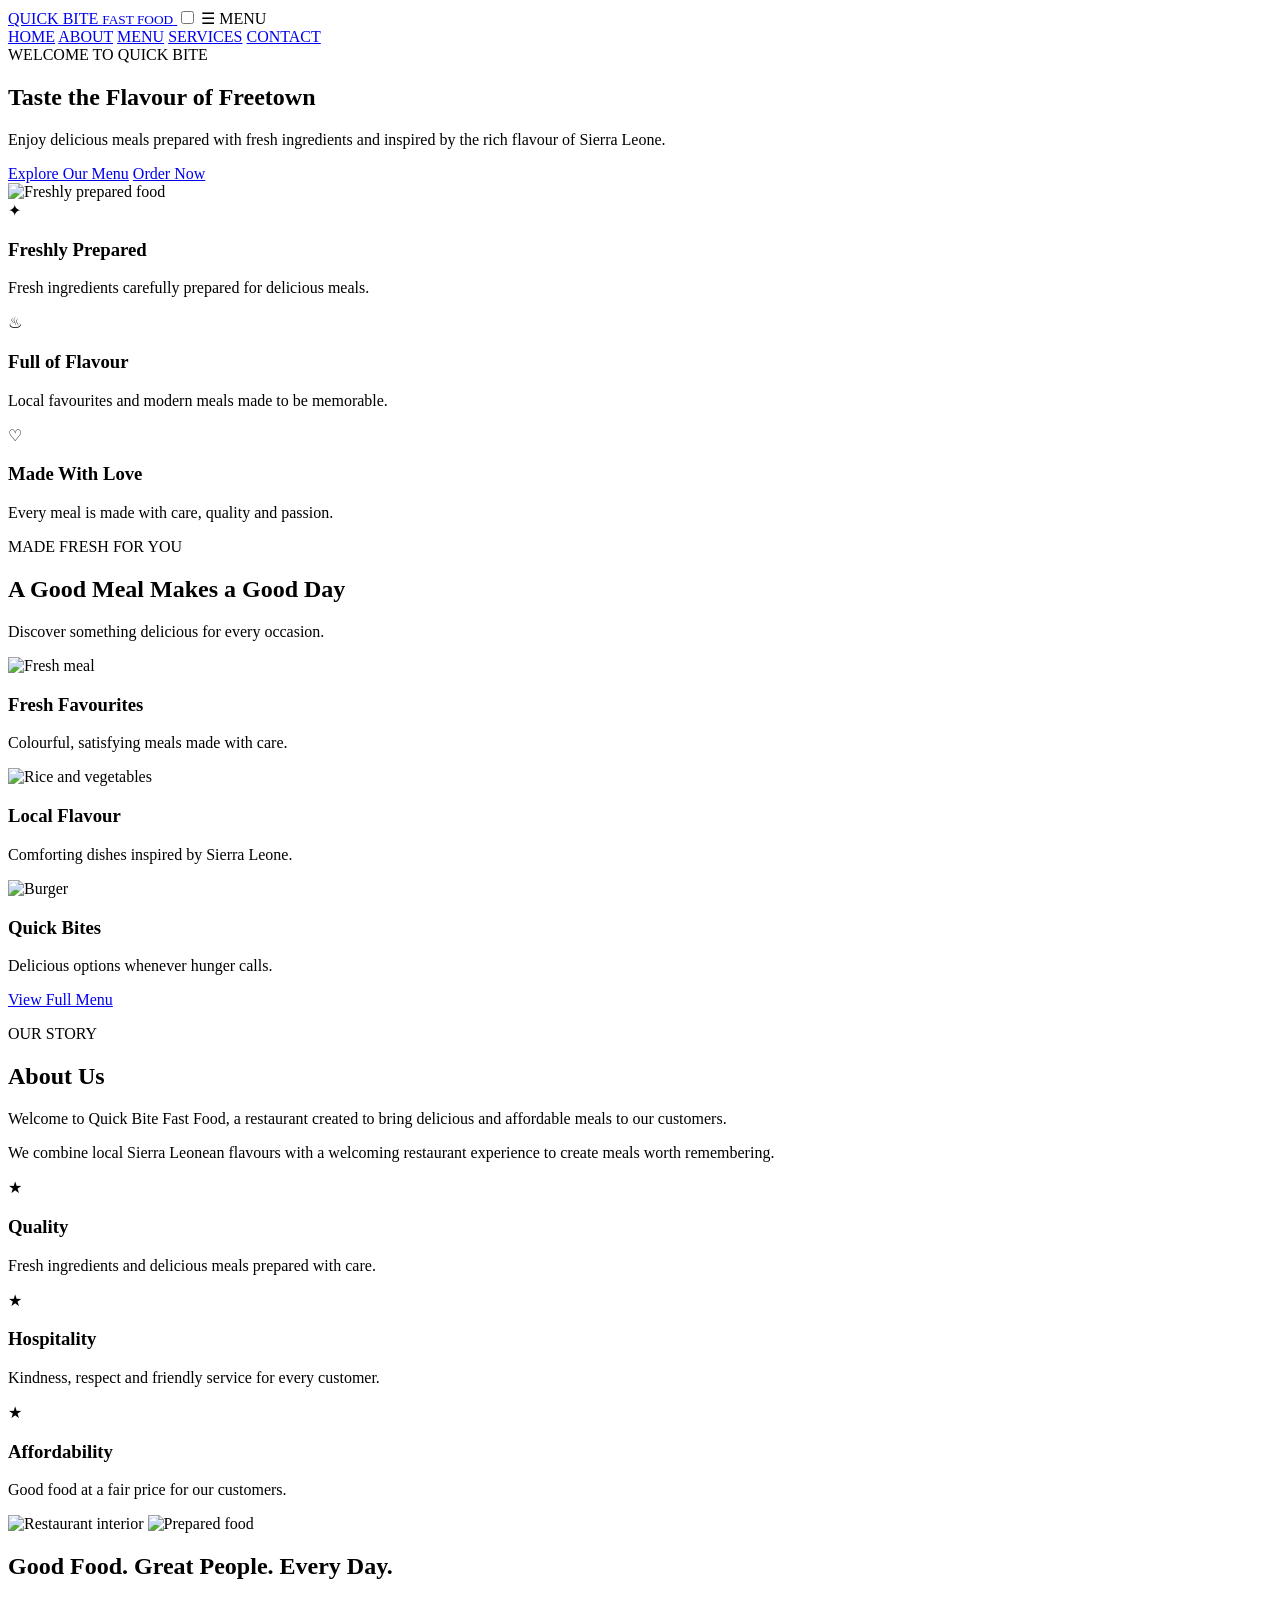
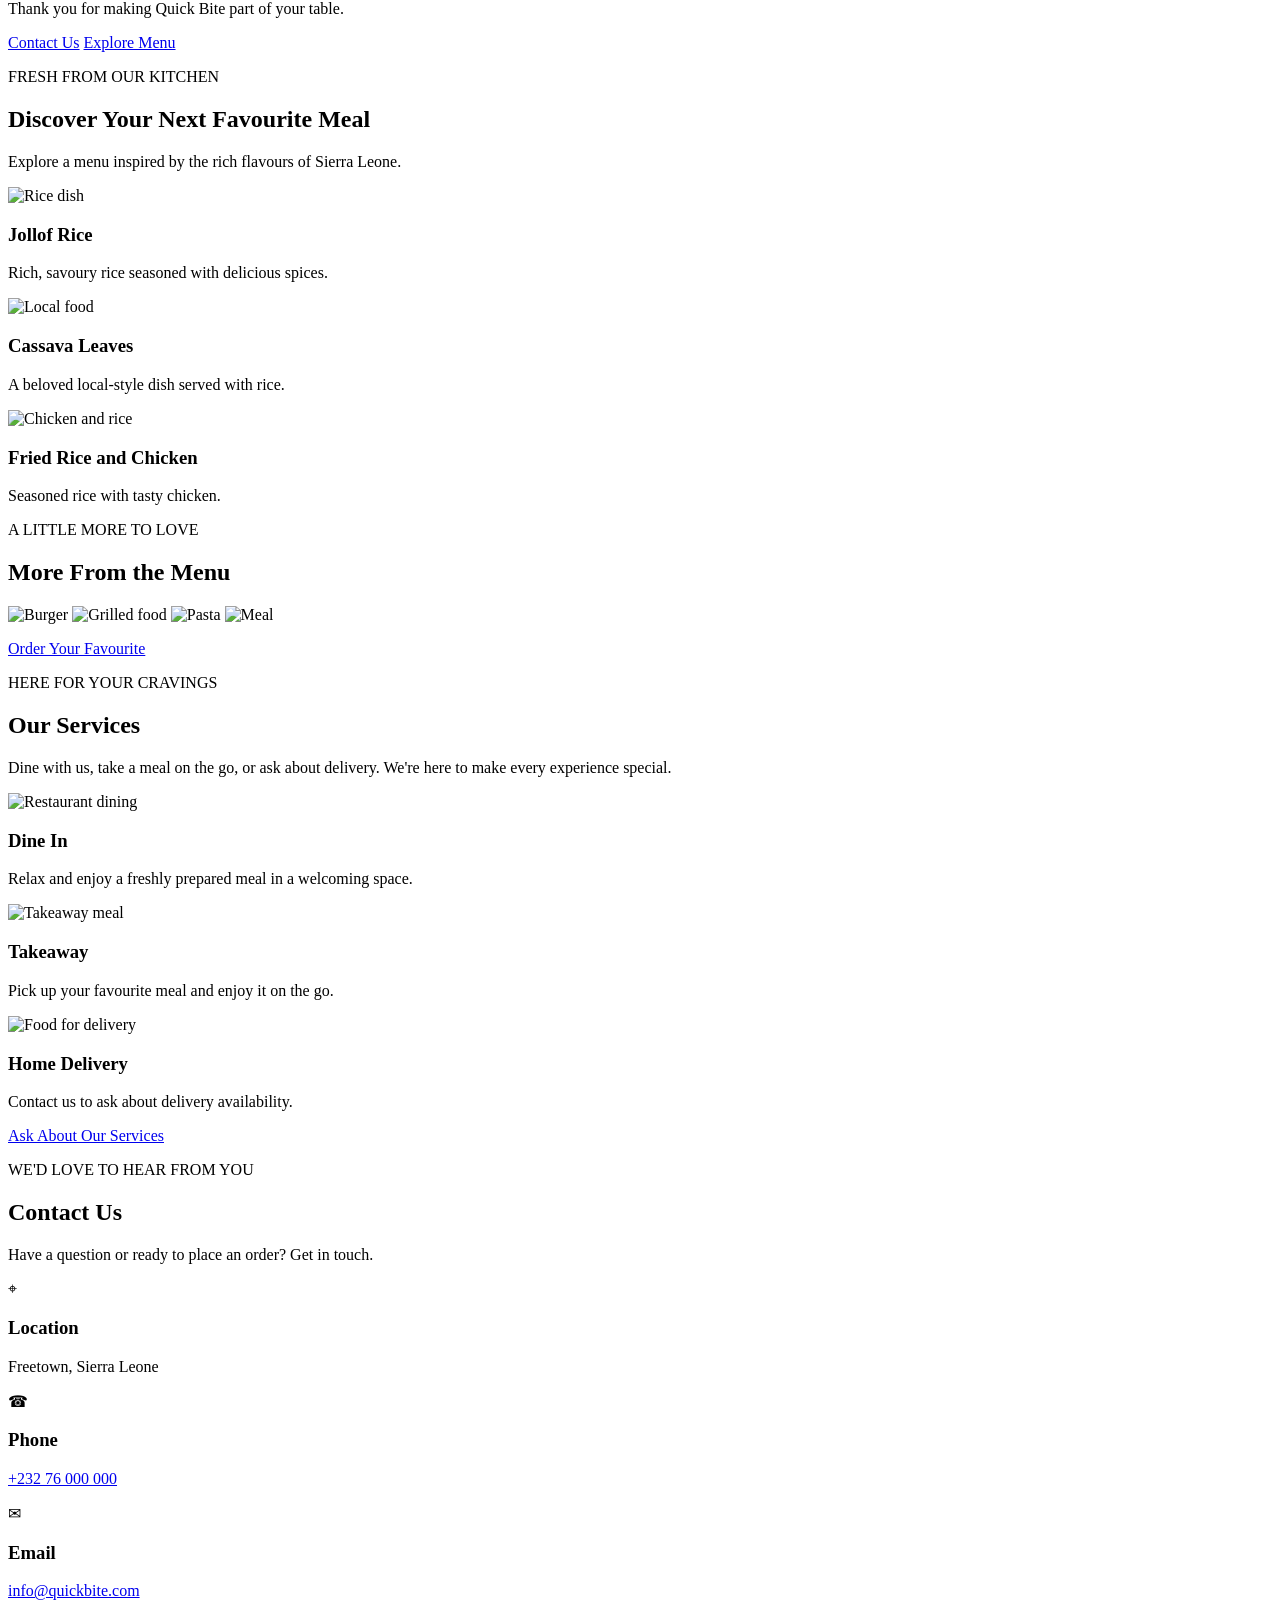
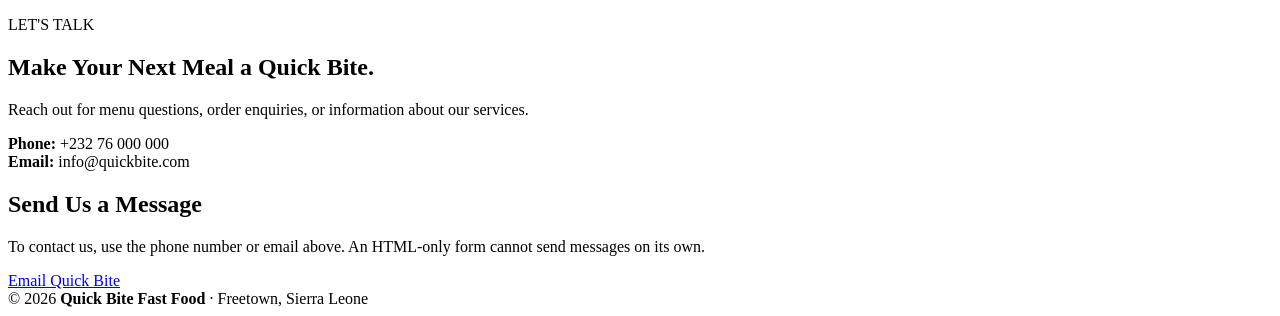
==== index.html @ c364a80e "Create index.html" ====
<!DOCTYPE html>
<html lang="en">
<head>
  <meta charset="UTF-8">
  <meta name="viewport" content="width=device-width, initial-scale=1">
  <title>Quick Bite Fast Food | Freetown</title>
  <link rel="stylesheet" href="style.css">
</head>
<body>

<header class="header">
  <div class="nav-container">
    <a href="#home" class="logo">
      QUICK BITE
      <small>FAST FOOD</small>
    </a>

    <input type="checkbox" id="menu-toggle">
    <label for="menu-toggle" class="menu-icon">☰ MENU</label>

    <nav>
      <a href="#home">HOME</a>
      <a href="#about">ABOUT</a>
      <a href="#menu-page">MENU</a>
      <a href="#services">SERVICES</a>
      <a href="#contact">CONTACT</a>
    </nav>
  </div>
</header>

<main>

  <!-- HOME -->
  <section id="home" class="page">
    <div class="hero">
      <div class="container hero-grid">
        <div>
          <span class="eyebrow">WELCOME TO QUICK BITE</span>
          <h1>Taste the Flavour of Freetown</h1>
          <p>
            Enjoy delicious meals prepared with fresh ingredients
            and inspired by the rich flavour of Sierra Leone.
          </p>

          <div class="buttons">
            <a href="#menu-page" class="btn white">Explore Our Menu</a>
            <a href="#contact" class="btn red">Order Now</a>
          </div>
        </div>

        <img class="hero-image"
          src="https://images.unsplash.com/photo-1512621776951-a57141f2eefd?auto=format&fit=crop&w=1000&q=85"
          alt="Freshly prepared food">
      </div>
    </div>

    <div class="container features">
      <article class="feature">
        <span class="symbol">✦</span>
        <h3>Freshly Prepared</h3>
        <p>Fresh ingredients carefully prepared for delicious meals.</p>
      </article>

      <article class="feature">
        <span class="symbol">♨</span>
        <h3>Full of Flavour</h3>
        <p>Local favourites and modern meals made to be memorable.</p>
      </article>

      <article class="feature">
        <span class="symbol">♡</span>
        <h3>Made With Love</h3>
        <p>Every meal is made with care, quality and passion.</p>
      </article>
    </div>

    <div class="container section">
      <div class="section-heading">
        <span class="eyebrow">MADE FRESH FOR YOU</span>
        <h2>A Good Meal Makes a Good Day</h2>
        <p>Discover something delicious for every occasion.</p>
      </div>

      <div class="cards">
        <article class="food-card">
          <img src="https://images.unsplash.com/photo-1512621776951-a57141f2eefd?auto=format&fit=crop&w=700&q=80" alt="Fresh meal">
          <div class="card-content">
            <h3>Fresh Favourites</h3>
            <p>Colourful, satisfying meals made with care.</p>
          </div>
        </article>

        <article class="food-card">
          <img src="https://images.unsplash.com/photo-1547592180-85f173990554?auto=format&fit=crop&w=700&q=80" alt="Rice and vegetables">
          <div class="card-content">
            <h3>Local Flavour</h3>
            <p>Comforting dishes inspired by Sierra Leone.</p>
          </div>
        </article>

        <article class="food-card">
          <img src="https://images.unsplash.com/photo-1568901346375-23c9450c58cd?auto=format&fit=crop&w=700&q=80" alt="Burger">
          <div class="card-content">
            <h3>Quick Bites</h3>
            <p>Delicious options whenever hunger calls.</p>
          </div>
        </article>
      </div>

      <p class="center">
        <a href="#menu-page" class="btn red">View Full Menu</a>
      </p>
    </div>
  </section>

  <!-- ABOUT -->
  <section id="about" class="page">
    <div class="dark-banner">
      <span class="eyebrow">OUR STORY</span>
      <h1>About Us</h1>
      <p>
        Welcome to Quick Bite Fast Food, a restaurant created to
        bring delicious and affordable meals to our customers.
      </p>
      <p>
        We combine local Sierra Leonean flavours with a welcoming
        restaurant experience to create meals worth remembering.
      </p>
    </div>

    <div class="container values">
      <article class="value">
        <span class="star">★</span>
        <h3>Quality</h3>
        <p>Fresh ingredients and delicious meals prepared with care.</p>
      </article>

      <article class="value">
        <span class="star">★</span>
        <h3>Hospitality</h3>
        <p>Kindness, respect and friendly service for every customer.</p>
      </article>

      <article class="value">
        <span class="star">★</span>
        <h3>Affordability</h3>
        <p>Good food at a fair price for our customers.</p>
      </article>
    </div>

    <div class="container about-gallery">
      <img src="https://images.unsplash.com/photo-1555396273-367ea4eb4db5?auto=format&fit=crop&w=1000&q=85" alt="Restaurant interior">
      <img src="https://images.unsplash.com/photo-1547592180-85f173990554?auto=format&fit=crop&w=700&q=85" alt="Prepared food">
    </div>

    <div class="container section-heading section">
      <h2>Good Food. Great People. Every Day.</h2>
      <p>Thank you for making Quick Bite part of your table.</p>
      <p class="center">
        <a href="#contact" class="btn red">Contact Us</a>
        <a href="#menu-page" class="btn outline">Explore Menu</a>
      </p>
    </div>
  </section>

  <!-- MENU -->
  <section id="menu-page" class="page">
    <div class="dark-banner">
      <span class="eyebrow">FRESH FROM OUR KITCHEN</span>
      <h1>Discover Your Next Favourite Meal</h1>
      <p>
        Explore a menu inspired by the rich flavours of Sierra Leone.
      </p>
    </div>

    <div class="container section">
      <div class="cards">
        <article class="food-card">
          <img src="https://images.unsplash.com/photo-1512058564366-18510be2db19?auto=format&fit=crop&w=800&q=85" alt="Rice dish">
          <div class="card-content">
            <h3>Jollof Rice</h3>
            <p>Rich, savoury rice seasoned with delicious spices.</p>
          </div>
        </article>

        <article class="food-card">
          <img src="https://images.unsplash.com/photo-1547592180-85f173990554?auto=format&fit=crop&w=800&q=85" alt="Local food">
          <div class="card-content">
            <h3>Cassava Leaves</h3>
            <p>A beloved local-style dish served with rice.</p>
          </div>
        </article>

        <article class="food-card">
          <img src="https://images.unsplash.com/photo-1603133872878-684f208fb84b?auto=format&fit=crop&w=800&q=85" alt="Chicken and rice">
          <div class="card-content">
            <h3>Fried Rice and Chicken</h3>
            <p>Seasoned rice with tasty chicken.</p>
          </div>
        </article>
      </div>

      <div class="section-heading">
        <span class="eyebrow">A LITTLE MORE TO LOVE</span>
        <h2>More From the Menu</h2>
      </div>

      <div class="gallery">
        <img src="https://images.unsplash.com/photo-1568901346375-23c9450c58cd?auto=format&fit=crop&w=500&q=80" alt="Burger">
        <img src="https://images.unsplash.com/photo-1555939594-58d7cb561ad1?auto=format&fit=crop&w=500&q=80" alt="Grilled food">
        <img src="https://images.unsplash.com/photo-1473093295043-cdd812d0e601?auto=format&fit=crop&w=500&q=80" alt="Pasta">
        <img src="https://images.unsplash.com/photo-1559847844-5315695dadae?auto=format&fit=crop&w=500&q=80" alt="Meal">
      </div>

      <p class="center section">
        <a href="#contact" class="btn red">Order Your Favourite</a>
      </p>
    </div>
  </section>

  <!-- SERVICES -->
  <section id="services" class="page">
    <div class="container section-heading services-heading">
      <span class="eyebrow">HERE FOR YOUR CRAVINGS</span>
      <h1>Our Services</h1>
      <p>
        Dine with us, take a meal on the go, or ask about delivery.
        We're here to make every experience special.
      </p>
    </div>

    <div class="container cards services-cards">
      <article class="food-card">
        <img src="https://images.unsplash.com/photo-1555396273-367ea4eb4db5?auto=format&fit=crop&w=800&q=85" alt="Restaurant dining">
        <div class="card-content">
          <h3>Dine In</h3>
          <p>Relax and enjoy a freshly prepared meal in a welcoming space.</p>
        </div>
      </article>

      <article class="food-card">
        <img src="https://images.unsplash.com/photo-1547592180-85f173990554?auto=format&fit=crop&w=800&q=85" alt="Takeaway meal">
        <div class="card-content">
          <h3>Takeaway</h3>
          <p>Pick up your favourite meal and enjoy it on the go.</p>
        </div>
      </article>

      <article class="food-card">
        <img src="https://images.unsplash.com/photo-1568901346375-23c9450c58cd?auto=format&fit=crop&w=800&q=85" alt="Food for delivery">
        <div class="card-content">
          <h3>Home Delivery</h3>
          <p>Contact us to ask about delivery availability.</p>
        </div>
      </article>
    </div>

    <p class="center section">
      <a href="#contact" class="btn red">Ask About Our Services</a>
    </p>
  </section>

  <!-- CONTACT -->
  <section id="contact" class="page">
    <div class="container section-heading contact-heading">
      <span class="eyebrow">WE'D LOVE TO HEAR FROM YOU</span>
      <h1>Contact Us</h1>
      <p>Have a question or ready to place an order? Get in touch.</p>
    </div>

    <div class="contact-band">
      <div class="container contact-details">
        <div>
          <span class="contact-icon">⌖</span>
          <h3>Location</h3>
          <p>Freetown, Sierra Leone</p>
        </div>

        <div>
          <span class="contact-icon">☎</span>
          <h3>Phone</h3>
          <p><a href="tel:+23276000000">+232 76 000 000</a></p>
        </div>

        <div>
          <span class="contact-icon">✉</span>
          <h3>Email</h3>
          <p><a href="mailto:info@quickbite.com">info@quickbite.com</a></p>
        </div>
      </div>
    </div>

    <div class="container contact-bottom">
      <div>
        <span class="eyebrow">LET'S TALK</span>
        <h2>Make Your Next Meal a Quick Bite.</h2>
        <p>
          Reach out for menu questions, order enquiries,
          or information about our services.
        </p>
        <p>
          <strong>Phone:</strong> +232 76 000 000<br>
          <strong>Email:</strong> info@quickbite.com
        </p>
      </div>

      <div>
        <h2>Send Us a Message</h2>
        <p>
          To contact us, use the phone number or email above.
          An HTML-only form cannot send messages on its own.
        </p>

        <a class="btn red" href="mailto:info@quickbite.com?subject=Quick%20Bite%20Enquiry">
          Email Quick Bite
        </a>
      </div>
    </div>
  </section>

</main>

<footer>
  © 2026 <strong>Quick Bite Fast Food</strong> · Freetown, Sierra Leone
</footer>

</body>
</html>
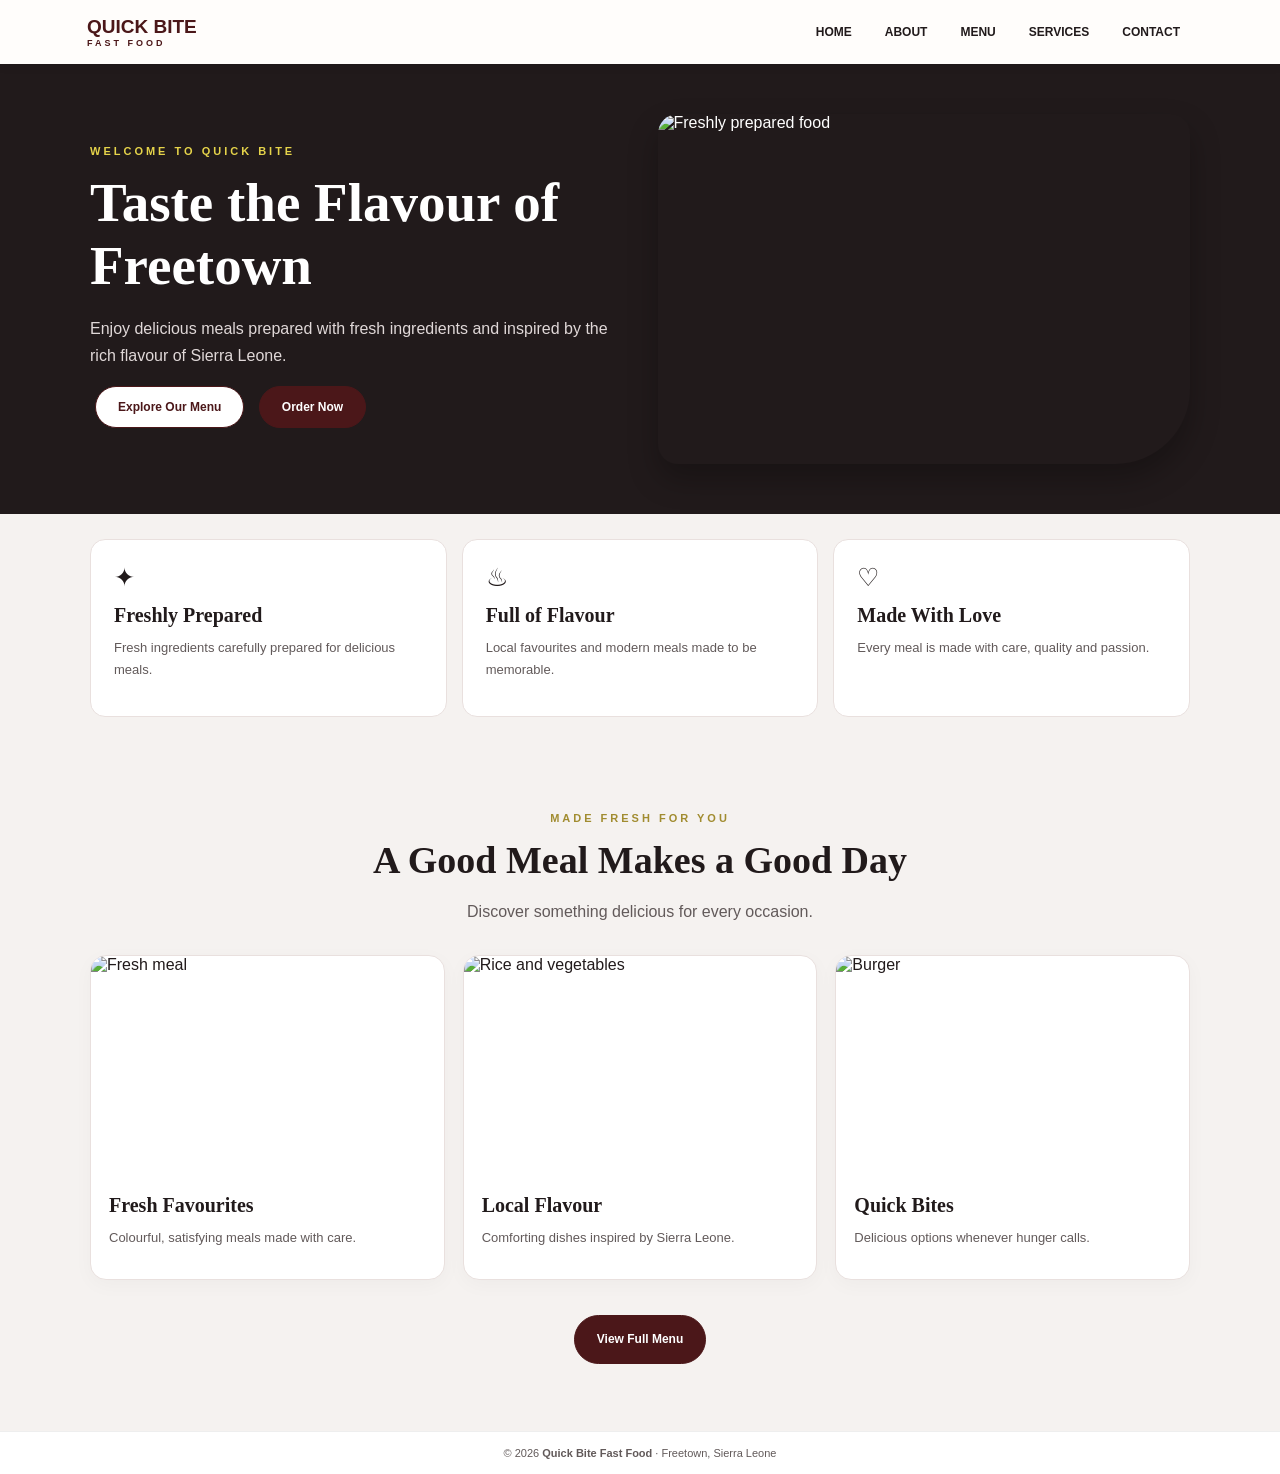
==== commit e65e9497: "Add files via upload" ====
--- a/index.html
+++ b/index.html
@@ -1,328 +1,328 @@
-<!DOCTYPE html>
-<html lang="en">
-<head>
-  <meta charset="UTF-8">
-  <meta name="viewport" content="width=device-width, initial-scale=1">
-  <title>Quick Bite Fast Food | Freetown</title>
-  <link rel="stylesheet" href="style.css">
-</head>
-<body>
-
-<header class="header">
-  <div class="nav-container">
-    <a href="#home" class="logo">
-      QUICK BITE
-      <small>FAST FOOD</small>
-    </a>
-
-    <input type="checkbox" id="menu-toggle">
-    <label for="menu-toggle" class="menu-icon">☰ MENU</label>
-
-    <nav>
-      <a href="#home">HOME</a>
-      <a href="#about">ABOUT</a>
-      <a href="#menu-page">MENU</a>
-      <a href="#services">SERVICES</a>
-      <a href="#contact">CONTACT</a>
-    </nav>
-  </div>
-</header>
-
-<main>
-
-  <!-- HOME -->
-  <section id="home" class="page">
-    <div class="hero">
-      <div class="container hero-grid">
-        <div>
-          <span class="eyebrow">WELCOME TO QUICK BITE</span>
-          <h1>Taste the Flavour of Freetown</h1>
-          <p>
-            Enjoy delicious meals prepared with fresh ingredients
-            and inspired by the rich flavour of Sierra Leone.
-          </p>
-
-          <div class="buttons">
-            <a href="#menu-page" class="btn white">Explore Our Menu</a>
-            <a href="#contact" class="btn red">Order Now</a>
-          </div>
-        </div>
-
-        <img class="hero-image"
-          src="https://images.unsplash.com/photo-1512621776951-a57141f2eefd?auto=format&fit=crop&w=1000&q=85"
-          alt="Freshly prepared food">
-      </div>
-    </div>
-
-    <div class="container features">
-      <article class="feature">
-        <span class="symbol">✦</span>
-        <h3>Freshly Prepared</h3>
-        <p>Fresh ingredients carefully prepared for delicious meals.</p>
-      </article>
-
-      <article class="feature">
-        <span class="symbol">♨</span>
-        <h3>Full of Flavour</h3>
-        <p>Local favourites and modern meals made to be memorable.</p>
-      </article>
-
-      <article class="feature">
-        <span class="symbol">♡</span>
-        <h3>Made With Love</h3>
-        <p>Every meal is made with care, quality and passion.</p>
-      </article>
-    </div>
-
-    <div class="container section">
-      <div class="section-heading">
-        <span class="eyebrow">MADE FRESH FOR YOU</span>
-        <h2>A Good Meal Makes a Good Day</h2>
-        <p>Discover something delicious for every occasion.</p>
-      </div>
-
-      <div class="cards">
-        <article class="food-card">
-          <img src="https://images.unsplash.com/photo-1512621776951-a57141f2eefd?auto=format&fit=crop&w=700&q=80" alt="Fresh meal">
-          <div class="card-content">
-            <h3>Fresh Favourites</h3>
-            <p>Colourful, satisfying meals made with care.</p>
-          </div>
-        </article>
-
-        <article class="food-card">
-          <img src="https://images.unsplash.com/photo-1547592180-85f173990554?auto=format&fit=crop&w=700&q=80" alt="Rice and vegetables">
-          <div class="card-content">
-            <h3>Local Flavour</h3>
-            <p>Comforting dishes inspired by Sierra Leone.</p>
-          </div>
-        </article>
-
-        <article class="food-card">
-          <img src="https://images.unsplash.com/photo-1568901346375-23c9450c58cd?auto=format&fit=crop&w=700&q=80" alt="Burger">
-          <div class="card-content">
-            <h3>Quick Bites</h3>
-            <p>Delicious options whenever hunger calls.</p>
-          </div>
-        </article>
-      </div>
-
-      <p class="center">
-        <a href="#menu-page" class="btn red">View Full Menu</a>
-      </p>
-    </div>
-  </section>
-
-  <!-- ABOUT -->
-  <section id="about" class="page">
-    <div class="dark-banner">
-      <span class="eyebrow">OUR STORY</span>
-      <h1>About Us</h1>
-      <p>
-        Welcome to Quick Bite Fast Food, a restaurant created to
-        bring delicious and affordable meals to our customers.
-      </p>
-      <p>
-        We combine local Sierra Leonean flavours with a welcoming
-        restaurant experience to create meals worth remembering.
-      </p>
-    </div>
-
-    <div class="container values">
-      <article class="value">
-        <span class="star">★</span>
-        <h3>Quality</h3>
-        <p>Fresh ingredients and delicious meals prepared with care.</p>
-      </article>
-
-      <article class="value">
-        <span class="star">★</span>
-        <h3>Hospitality</h3>
-        <p>Kindness, respect and friendly service for every customer.</p>
-      </article>
-
-      <article class="value">
-        <span class="star">★</span>
-        <h3>Affordability</h3>
-        <p>Good food at a fair price for our customers.</p>
-      </article>
-    </div>
-
-    <div class="container about-gallery">
-      <img src="https://images.unsplash.com/photo-1555396273-367ea4eb4db5?auto=format&fit=crop&w=1000&q=85" alt="Restaurant interior">
-      <img src="https://images.unsplash.com/photo-1547592180-85f173990554?auto=format&fit=crop&w=700&q=85" alt="Prepared food">
-    </div>
-
-    <div class="container section-heading section">
-      <h2>Good Food. Great People. Every Day.</h2>
-      <p>Thank you for making Quick Bite part of your table.</p>
-      <p class="center">
-        <a href="#contact" class="btn red">Contact Us</a>
-        <a href="#menu-page" class="btn outline">Explore Menu</a>
-      </p>
-    </div>
-  </section>
-
-  <!-- MENU -->
-  <section id="menu-page" class="page">
-    <div class="dark-banner">
-      <span class="eyebrow">FRESH FROM OUR KITCHEN</span>
-      <h1>Discover Your Next Favourite Meal</h1>
-      <p>
-        Explore a menu inspired by the rich flavours of Sierra Leone.
-      </p>
-    </div>
-
-    <div class="container section">
-      <div class="cards">
-        <article class="food-card">
-          <img src="https://images.unsplash.com/photo-1512058564366-18510be2db19?auto=format&fit=crop&w=800&q=85" alt="Rice dish">
-          <div class="card-content">
-            <h3>Jollof Rice</h3>
-            <p>Rich, savoury rice seasoned with delicious spices.</p>
-          </div>
-        </article>
-
-        <article class="food-card">
-          <img src="https://images.unsplash.com/photo-1547592180-85f173990554?auto=format&fit=crop&w=800&q=85" alt="Local food">
-          <div class="card-content">
-            <h3>Cassava Leaves</h3>
-            <p>A beloved local-style dish served with rice.</p>
-          </div>
-        </article>
-
-        <article class="food-card">
-          <img src="https://images.unsplash.com/photo-1603133872878-684f208fb84b?auto=format&fit=crop&w=800&q=85" alt="Chicken and rice">
-          <div class="card-content">
-            <h3>Fried Rice and Chicken</h3>
-            <p>Seasoned rice with tasty chicken.</p>
-          </div>
-        </article>
-      </div>
-
-      <div class="section-heading">
-        <span class="eyebrow">A LITTLE MORE TO LOVE</span>
-        <h2>More From the Menu</h2>
-      </div>
-
-      <div class="gallery">
-        <img src="https://images.unsplash.com/photo-1568901346375-23c9450c58cd?auto=format&fit=crop&w=500&q=80" alt="Burger">
-        <img src="https://images.unsplash.com/photo-1555939594-58d7cb561ad1?auto=format&fit=crop&w=500&q=80" alt="Grilled food">
-        <img src="https://images.unsplash.com/photo-1473093295043-cdd812d0e601?auto=format&fit=crop&w=500&q=80" alt="Pasta">
-        <img src="https://images.unsplash.com/photo-1559847844-5315695dadae?auto=format&fit=crop&w=500&q=80" alt="Meal">
-      </div>
-
-      <p class="center section">
-        <a href="#contact" class="btn red">Order Your Favourite</a>
-      </p>
-    </div>
-  </section>
-
-  <!-- SERVICES -->
-  <section id="services" class="page">
-    <div class="container section-heading services-heading">
-      <span class="eyebrow">HERE FOR YOUR CRAVINGS</span>
-      <h1>Our Services</h1>
-      <p>
-        Dine with us, take a meal on the go, or ask about delivery.
-        We're here to make every experience special.
-      </p>
-    </div>
-
-    <div class="container cards services-cards">
-      <article class="food-card">
-        <img src="https://images.unsplash.com/photo-1555396273-367ea4eb4db5?auto=format&fit=crop&w=800&q=85" alt="Restaurant dining">
-        <div class="card-content">
-          <h3>Dine In</h3>
-          <p>Relax and enjoy a freshly prepared meal in a welcoming space.</p>
-        </div>
-      </article>
-
-      <article class="food-card">
-        <img src="https://images.unsplash.com/photo-1547592180-85f173990554?auto=format&fit=crop&w=800&q=85" alt="Takeaway meal">
-        <div class="card-content">
-          <h3>Takeaway</h3>
-          <p>Pick up your favourite meal and enjoy it on the go.</p>
-        </div>
-      </article>
-
-      <article class="food-card">
-        <img src="https://images.unsplash.com/photo-1568901346375-23c9450c58cd?auto=format&fit=crop&w=800&q=85" alt="Food for delivery">
-        <div class="card-content">
-          <h3>Home Delivery</h3>
-          <p>Contact us to ask about delivery availability.</p>
-        </div>
-      </article>
-    </div>
-
-    <p class="center section">
-      <a href="#contact" class="btn red">Ask About Our Services</a>
-    </p>
-  </section>
-
-  <!-- CONTACT -->
-  <section id="contact" class="page">
-    <div class="container section-heading contact-heading">
-      <span class="eyebrow">WE'D LOVE TO HEAR FROM YOU</span>
-      <h1>Contact Us</h1>
-      <p>Have a question or ready to place an order? Get in touch.</p>
-    </div>
-
-    <div class="contact-band">
-      <div class="container contact-details">
-        <div>
-          <span class="contact-icon">⌖</span>
-          <h3>Location</h3>
-          <p>Freetown, Sierra Leone</p>
-        </div>
-
-        <div>
-          <span class="contact-icon">☎</span>
-          <h3>Phone</h3>
-          <p><a href="tel:+23276000000">+232 76 000 000</a></p>
-        </div>
-
-        <div>
-          <span class="contact-icon">✉</span>
-          <h3>Email</h3>
-          <p><a href="mailto:info@quickbite.com">info@quickbite.com</a></p>
-        </div>
-      </div>
-    </div>
-
-    <div class="container contact-bottom">
-      <div>
-        <span class="eyebrow">LET'S TALK</span>
-        <h2>Make Your Next Meal a Quick Bite.</h2>
-        <p>
-          Reach out for menu questions, order enquiries,
-          or information about our services.
-        </p>
-        <p>
-          <strong>Phone:</strong> +232 76 000 000<br>
-          <strong>Email:</strong> info@quickbite.com
-        </p>
-      </div>
-
-      <div>
-        <h2>Send Us a Message</h2>
-        <p>
-          To contact us, use the phone number or email above.
-          An HTML-only form cannot send messages on its own.
-        </p>
-
-        <a class="btn red" href="mailto:info@quickbite.com?subject=Quick%20Bite%20Enquiry">
-          Email Quick Bite
-        </a>
-      </div>
-    </div>
-  </section>
-
-</main>
-
-<footer>
-  © 2026 <strong>Quick Bite Fast Food</strong> · Freetown, Sierra Leone
-</footer>
-
-</body>
-</html>
+<!DOCTYPE html>
+<html lang="en">
+<head>
+  <meta charset="UTF-8">
+  <meta name="viewport" content="width=device-width, initial-scale=1">
+  <title>Quick Bite Fast Food | Freetown</title>
+  <link rel="stylesheet" href="style.css">
+</head>
+<body>
+
+<header class="header">
+  <div class="nav-container">
+    <a href="#home" class="logo">
+      QUICK BITE
+      <small>FAST FOOD</small>
+    </a>
+
+    <input type="checkbox" id="menu-toggle">
+    <label for="menu-toggle" class="menu-icon">☰ MENU</label>
+
+    <nav>
+      <a href="#home">HOME</a>
+      <a href="#about">ABOUT</a>
+      <a href="#menu-page">MENU</a>
+      <a href="#services">SERVICES</a>
+      <a href="#contact">CONTACT</a>
+    </nav>
+  </div>
+</header>
+
+<main>
+
+  <!-- HOME -->
+  <section id="home" class="page">
+    <div class="hero">
+      <div class="container hero-grid">
+        <div>
+          <span class="eyebrow">WELCOME TO QUICK BITE</span>
+          <h1>Taste the Flavour of Freetown</h1>
+          <p>
+            Enjoy delicious meals prepared with fresh ingredients
+            and inspired by the rich flavour of Sierra Leone.
+          </p>
+
+          <div class="buttons">
+            <a href="#menu-page" class="btn white">Explore Our Menu</a>
+            <a href="#contact" class="btn red">Order Now</a>
+          </div>
+        </div>
+
+        <img class="hero-image"
+          src="https://images.unsplash.com/photo-1512621776951-a57141f2eefd?auto=format&fit=crop&w=1000&q=85"
+          alt="Freshly prepared food">
+      </div>
+    </div>
+
+    <div class="container features">
+      <article class="feature">
+        <span class="symbol">✦</span>
+        <h3>Freshly Prepared</h3>
+        <p>Fresh ingredients carefully prepared for delicious meals.</p>
+      </article>
+
+      <article class="feature">
+        <span class="symbol">♨</span>
+        <h3>Full of Flavour</h3>
+        <p>Local favourites and modern meals made to be memorable.</p>
+      </article>
+
+      <article class="feature">
+        <span class="symbol">♡</span>
+        <h3>Made With Love</h3>
+        <p>Every meal is made with care, quality and passion.</p>
+      </article>
+    </div>
+
+    <div class="container section">
+      <div class="section-heading">
+        <span class="eyebrow">MADE FRESH FOR YOU</span>
+        <h2>A Good Meal Makes a Good Day</h2>
+        <p>Discover something delicious for every occasion.</p>
+      </div>
+
+      <div class="cards">
+        <article class="food-card">
+          <img src="https://images.unsplash.com/photo-1512621776951-a57141f2eefd?auto=format&fit=crop&w=700&q=80" alt="Fresh meal">
+          <div class="card-content">
+            <h3>Fresh Favourites</h3>
+            <p>Colourful, satisfying meals made with care.</p>
+          </div>
+        </article>
+
+        <article class="food-card">
+          <img src="https://images.unsplash.com/photo-1547592180-85f173990554?auto=format&fit=crop&w=700&q=80" alt="Rice and vegetables">
+          <div class="card-content">
+            <h3>Local Flavour</h3>
+            <p>Comforting dishes inspired by Sierra Leone.</p>
+          </div>
+        </article>
+
+        <article class="food-card">
+          <img src="https://images.unsplash.com/photo-1568901346375-23c9450c58cd?auto=format&fit=crop&w=700&q=80" alt="Burger">
+          <div class="card-content">
+            <h3>Quick Bites</h3>
+            <p>Delicious options whenever hunger calls.</p>
+          </div>
+        </article>
+      </div>
+
+      <p class="center">
+        <a href="#menu-page" class="btn red">View Full Menu</a>
+      </p>
+    </div>
+  </section>
+
+  <!-- ABOUT -->
+  <section id="about" class="page">
+    <div class="dark-banner">
+      <span class="eyebrow">OUR STORY</span>
+      <h1>About Us</h1>
+      <p>
+        Welcome to Quick Bite Fast Food, a restaurant created to
+        bring delicious and affordable meals to our customers.
+      </p>
+      <p>
+        We combine local Sierra Leonean flavours with a welcoming
+        restaurant experience to create meals worth remembering.
+      </p>
+    </div>
+
+    <div class="container values">
+      <article class="value">
+        <span class="star">★</span>
+        <h3>Quality</h3>
+        <p>Fresh ingredients and delicious meals prepared with care.</p>
+      </article>
+
+      <article class="value">
+        <span class="star">★</span>
+        <h3>Hospitality</h3>
+        <p>Kindness, respect and friendly service for every customer.</p>
+      </article>
+
+      <article class="value">
+        <span class="star">★</span>
+        <h3>Affordability</h3>
+        <p>Good food at a fair price for our customers.</p>
+      </article>
+    </div>
+
+    <div class="container about-gallery">
+      <img src="https://images.unsplash.com/photo-1555396273-367ea4eb4db5?auto=format&fit=crop&w=1000&q=85" alt="Restaurant interior">
+      <img src="https://images.unsplash.com/photo-1547592180-85f173990554?auto=format&fit=crop&w=700&q=85" alt="Prepared food">
+    </div>
+
+    <div class="container section-heading section">
+      <h2>Good Food. Great People. Every Day.</h2>
+      <p>Thank you for making Quick Bite part of your table.</p>
+      <p class="center">
+        <a href="#contact" class="btn red">Contact Us</a>
+        <a href="#menu-page" class="btn outline">Explore Menu</a>
+      </p>
+    </div>
+  </section>
+
+  <!-- MENU -->
+  <section id="menu-page" class="page">
+    <div class="dark-banner">
+      <span class="eyebrow">FRESH FROM OUR KITCHEN</span>
+      <h1>Discover Your Next Favourite Meal</h1>
+      <p>
+        Explore a menu inspired by the rich flavours of Sierra Leone.
+      </p>
+    </div>
+
+    <div class="container section">
+      <div class="cards">
+        <article class="food-card">
+          <img src="https://images.unsplash.com/photo-1512058564366-18510be2db19?auto=format&fit=crop&w=800&q=85" alt="Rice dish">
+          <div class="card-content">
+            <h3>Jollof Rice</h3>
+            <p>Rich, savoury rice seasoned with delicious spices.</p>
+          </div>
+        </article>
+
+        <article class="food-card">
+          <img src="https://images.unsplash.com/photo-1547592180-85f173990554?auto=format&fit=crop&w=800&q=85" alt="Local food">
+          <div class="card-content">
+            <h3>Cassava Leaves</h3>
+            <p>A beloved local-style dish served with rice.</p>
+          </div>
+        </article>
+
+        <article class="food-card">
+          <img src="https://images.unsplash.com/photo-1603133872878-684f208fb84b?auto=format&fit=crop&w=800&q=85" alt="Chicken and rice">
+          <div class="card-content">
+            <h3>Fried Rice and Chicken</h3>
+            <p>Seasoned rice with tasty chicken.</p>
+          </div>
+        </article>
+      </div>
+
+      <div class="section-heading">
+        <span class="eyebrow">A LITTLE MORE TO LOVE</span>
+        <h2>More From the Menu</h2>
+      </div>
+
+      <div class="gallery">
+        <img src="https://images.unsplash.com/photo-1568901346375-23c9450c58cd?auto=format&fit=crop&w=500&q=80" alt="Burger">
+        <img src="https://images.unsplash.com/photo-1555939594-58d7cb561ad1?auto=format&fit=crop&w=500&q=80" alt="Grilled food">
+        <img src="https://images.unsplash.com/photo-1473093295043-cdd812d0e601?auto=format&fit=crop&w=500&q=80" alt="Pasta">
+        <img src="https://images.unsplash.com/photo-1559847844-5315695dadae?auto=format&fit=crop&w=500&q=80" alt="Meal">
+      </div>
+
+      <p class="center section">
+        <a href="#contact" class="btn red">Order Your Favourite</a>
+      </p>
+    </div>
+  </section>
+
+  <!-- SERVICES -->
+  <section id="services" class="page">
+    <div class="container section-heading services-heading">
+      <span class="eyebrow">HERE FOR YOUR CRAVINGS</span>
+      <h1>Our Services</h1>
+      <p>
+        Dine with us, take a meal on the go, or ask about delivery.
+        We're here to make every experience special.
+      </p>
+    </div>
+
+    <div class="container cards services-cards">
+      <article class="food-card">
+        <img src="https://images.unsplash.com/photo-1555396273-367ea4eb4db5?auto=format&fit=crop&w=800&q=85" alt="Restaurant dining">
+        <div class="card-content">
+          <h3>Dine In</h3>
+          <p>Relax and enjoy a freshly prepared meal in a welcoming space.</p>
+        </div>
+      </article>
+
+      <article class="food-card">
+        <img src="https://images.unsplash.com/photo-1547592180-85f173990554?auto=format&fit=crop&w=800&q=85" alt="Takeaway meal">
+        <div class="card-content">
+          <h3>Takeaway</h3>
+          <p>Pick up your favourite meal and enjoy it on the go.</p>
+        </div>
+      </article>
+
+      <article class="food-card">
+        <img src="https://images.unsplash.com/photo-1568901346375-23c9450c58cd?auto=format&fit=crop&w=800&q=85" alt="Food for delivery">
+        <div class="card-content">
+          <h3>Home Delivery</h3>
+          <p>Contact us to ask about delivery availability.</p>
+        </div>
+      </article>
+    </div>
+
+    <p class="center section">
+      <a href="#contact" class="btn red">Ask About Our Services</a>
+    </p>
+  </section>
+
+  <!-- CONTACT -->
+  <section id="contact" class="page">
+    <div class="container section-heading contact-heading">
+      <span class="eyebrow">WE'D LOVE TO HEAR FROM YOU</span>
+      <h1>Contact Us</h1>
+      <p>Have a question or ready to place an order? Get in touch.</p>
+    </div>
+
+    <div class="contact-band">
+      <div class="container contact-details">
+        <div>
+          <span class="contact-icon">⌖</span>
+          <h3>Location</h3>
+          <p>Freetown, Sierra Leone</p>
+        </div>
+
+        <div>
+          <span class="contact-icon">☎</span>
+          <h3>Phone</h3>
+          <p><a href="tel:+23276000000">+232 76 000 000</a></p>
+        </div>
+
+        <div>
+          <span class="contact-icon">✉</span>
+          <h3>Email</h3>
+          <p><a href="mailto:info@quickbite.com">info@quickbite.com</a></p>
+        </div>
+      </div>
+    </div>
+
+    <div class="container contact-bottom">
+      <div>
+        <span class="eyebrow">LET'S TALK</span>
+        <h2>Make Your Next Meal a Quick Bite.</h2>
+        <p>
+          Reach out for menu questions, order enquiries,
+          or information about our services.
+        </p>
+        <p>
+          <strong>Phone:</strong> +232 76 000 000<br>
+          <strong>Email:</strong> info@quickbite.com
+        </p>
+      </div>
+
+      <div>
+        <h2>Send Us a Message</h2>
+        <p>
+          To contact us, use the phone number or email above.
+          An HTML-only form cannot send messages on its own.
+        </p>
+
+        <a class="btn red" href="mailto:info@quickbite.com?subject=Quick%20Bite%20Enquiry">
+          Email Quick Bite
+        </a>
+      </div>
+    </div>
+  </section>
+
+</main>
+
+<footer>
+  © 2026 <strong>Quick Bite Fast Food</strong> · Freetown, Sierra Leone
+</footer>
+
+</body>
+</html>
--- a/style.css
+++ b/style.css
@@ -0,0 +1,546 @@
+/* GENERAL SETTINGS */
+
+:root {
+  --red: #4b1719;
+  --dark: #211a1b;
+  --gold: #e5d34a;
+  --white: #fffdfb;
+  --gray: #eee9e7;
+}
+
+* {
+  box-sizing: border-box;
+  margin: 0;
+  padding: 0;
+}
+
+html {
+  scroll-behavior: smooth;
+}
+
+body {
+  font-family: Arial, sans-serif;
+  background: #f5f2f0;
+  color: var(--dark);
+}
+
+img {
+  display: block;
+  width: 100%;
+  object-fit: cover;
+}
+
+p {
+  color: #625a5a;
+  line-height: 1.7;
+  margin-bottom: 12px;
+}
+
+h1, h2, h3 {
+  font-family: Georgia, "Times New Roman", serif;
+}
+
+h1 {
+  font-size: clamp(34px, 5vw, 55px);
+  margin-bottom: 18px;
+}
+
+h2 {
+  font-size: clamp(26px, 4vw, 38px);
+  margin-bottom: 16px;
+}
+
+h3 {
+  font-size: 20px;
+  margin-bottom: 10px;
+}
+
+.container {
+  width: min(1100px, 92%);
+  margin: auto;
+}
+
+.eyebrow {
+  display: block;
+  color: #a18c30;
+  font-size: 11px;
+  font-weight: bold;
+  letter-spacing: 3px;
+  margin-bottom: 14px;
+}
+
+.center {
+  text-align: center;
+}
+
+.section {
+  padding-top: 50px;
+  padding-bottom: 50px;
+}
+
+.section-heading {
+  text-align: center;
+  max-width: 700px;
+  margin: 0 auto 30px;
+}
+
+/* BUTTONS */
+
+.btn {
+  display: inline-block;
+  padding: 13px 22px;
+  border-radius: 30px;
+  border: 1px solid var(--red);
+  text-decoration: none;
+  font-size: 12px;
+  font-weight: bold;
+  margin: 5px;
+  transition: 0.2s;
+}
+
+.btn:hover {
+  transform: translateY(-2px);
+}
+
+.btn.red {
+  background: var(--red);
+  color: white;
+}
+
+.btn.white {
+  background: white;
+  color: var(--red);
+}
+
+.btn.outline {
+  background: transparent;
+  color: var(--red);
+}
+
+/* HEADER */
+
+.header {
+  background: var(--white);
+  position: sticky;
+  top: 0;
+  z-index: 100;
+  box-shadow: 0 2px 10px #0001;
+}
+
+.nav-container {
+  max-width: 1150px;
+  margin: auto;
+  padding: 14px 22px;
+  display: flex;
+  align-items: center;
+  justify-content: space-between;
+  flex-wrap: wrap;
+  gap: 15px;
+}
+
+.logo {
+  color: var(--red);
+  font-size: 19px;
+  font-weight: 900;
+  text-decoration: none;
+}
+
+.logo small {
+  display: block;
+  font-size: 9px;
+  letter-spacing: 3px;
+}
+
+nav {
+  display: flex;
+  gap: 7px;
+  align-items: center;
+}
+
+nav a {
+  color: var(--dark);
+  text-decoration: none;
+  padding: 11px 13px;
+  border-radius: 25px;
+  font-size: 12px;
+  font-weight: bold;
+  transition: 0.2s;
+}
+
+nav a:hover {
+  background: var(--red);
+  color: white;
+}
+
+/* CSS-ONLY MOBILE MENU */
+
+#menu-toggle {
+  position: absolute;
+  opacity: 0;
+  pointer-events: none;
+}
+
+.menu-icon {
+  display: none;
+  background: var(--red);
+  color: white;
+  padding: 10px 13px;
+  border-radius: 8px;
+  cursor: pointer;
+  font-size: 12px;
+  font-weight: bold;
+}
+
+/* CSS-ONLY PAGE NAVIGATION */
+
+/* Show Home by default. */
+.page {
+  display: none;
+}
+
+#home {
+  display: block;
+}
+
+/* Show the page selected by its URL hash. */
+.page:target {
+  display: block;
+}
+
+/* Hide Home when another page is selected. */
+body:has(.page:target) #home:not(:target) {
+  display: none;
+}
+
+/* Highlight the navigation item for the selected page. */
+body:has(#home:target) nav a[href="#home"],
+body:has(#about:target) nav a[href="#about"],
+body:has(#menu-page:target) nav a[href="#menu-page"],
+body:has(#services:target) nav a[href="#services"],
+body:has(#contact:target) nav a[href="#contact"] {
+  background: var(--red);
+  color: white;
+}
+
+/* HOME HERO */
+
+.hero {
+  background: var(--dark);
+  color: white;
+}
+
+.hero-grid {
+  display: grid;
+  grid-template-columns: 1fr 1fr;
+  align-items: center;
+  gap: 35px;
+  padding-top: 50px;
+  padding-bottom: 50px;
+}
+
+.hero h1 {
+  color: white;
+}
+
+.hero p {
+  color: #e0d8d8;
+}
+
+.hero .eyebrow {
+  color: var(--gold);
+}
+
+.hero-image {
+  height: 350px;
+  border-radius: 20px 20px 75px 20px;
+  box-shadow: 0 15px 30px #0004;
+}
+
+/* HOME FEATURES */
+
+.features {
+  display: grid;
+  grid-template-columns: repeat(3, 1fr);
+  gap: 15px;
+  margin-top: 25px;
+  margin-bottom: 45px;
+}
+
+.feature {
+  padding: 23px;
+  background: white;
+  border: 1px solid #e9e0de;
+  border-radius: 15px;
+}
+
+.feature .symbol {
+  font-size: 25px;
+}
+
+.feature h3 {
+  margin-top: 12px;
+}
+
+.feature p {
+  font-size: 13px;
+}
+
+/* FOOD CARDS */
+
+.cards {
+  display: grid;
+  grid-template-columns: repeat(3, minmax(0, 1fr));
+  gap: 18px;
+  margin: 30px auto;
+}
+
+.food-card {
+  background: white;
+  border: 1px solid #e9e0de;
+  border-radius: 16px;
+  overflow: hidden;
+  box-shadow: 0 5px 20px #00000008;
+}
+
+.food-card img {
+  height: 220px;
+}
+
+.card-content {
+  padding: 18px;
+}
+
+.card-content p {
+  font-size: 13px;
+}
+
+/* ABOUT PAGE */
+
+.dark-banner {
+  background: var(--dark);
+  color: white;
+  text-align: center;
+  padding: 55px 20px;
+}
+
+.dark-banner p {
+  color: #ddd;
+  max-width: 700px;
+  margin: 12px auto;
+}
+
+.values {
+  display: grid;
+  grid-template-columns: repeat(3, 1fr);
+  gap: 15px;
+}
+
+.value {
+  background: white;
+  padding: 28px 20px;
+  text-align: center;
+  border: 1px solid #e9e0de;
+  border-radius: 0 0 15px 15px;
+}
+
+.value .star {
+  font-size: 25px;
+  color: #d5c42d;
+}
+
+.value p {
+  font-size: 13px;
+}
+
+.about-gallery {
+  display: grid;
+  grid-template-columns: 1.3fr 1fr;
+  gap: 15px;
+  margin-top: 30px;
+}
+
+.about-gallery img {
+  height: 280px;
+  border-radius: 15px;
+}
+
+/* MENU PAGE */
+
+.gallery {
+  display: grid;
+  grid-template-columns: repeat(4, 1fr);
+  gap: 12px;
+  margin: 30px 0;
+}
+
+.gallery img {
+  height: 200px;
+  border-radius: 12px;
+}
+
+/* SERVICES PAGE */
+
+.services-heading {
+  padding-top: 60px;
+}
+
+.services-cards {
+  margin-bottom: 30px;
+}
+
+/* CONTACT PAGE */
+
+.contact-heading {
+  padding-top: 45px;
+}
+
+.contact-band {
+  background: #dedddd;
+  padding: 28px 0;
+}
+
+.contact-details {
+  display: grid;
+  grid-template-columns: repeat(3, 1fr);
+  text-align: center;
+}
+
+.contact-details > div {
+  padding: 15px;
+  border-right: 1px solid #aaa;
+}
+
+.contact-details > div:last-child {
+  border-right: none;
+}
+
+.contact-icon {
+  font-size: 24px;
+}
+
+.contact-details h3 {
+  font-size: 14px;
+  margin: 10px 0;
+}
+
+.contact-details p {
+  font-size: 13px;
+}
+
+.contact-details a {
+  color: var(--dark);
+}
+
+.contact-bottom {
+  display: grid;
+  grid-template-columns: 1fr 1fr;
+  gap: 35px;
+  padding-top: 50px;
+  padding-bottom: 60px;
+}
+
+.contact-bottom h2 {
+  margin-bottom: 18px;
+}
+
+.contact-bottom a {
+  text-decoration: none;
+}
+
+/* FOOTER */
+
+footer {
+  background: white;
+  border-top: 1px solid #eee;
+  text-align: center;
+  padding: 15px;
+  font-size: 11px;
+  color: #625a5a;
+}
+
+/* RESPONSIVE MOBILE DESIGN */
+
+@media (max-width: 760px) {
+
+  .nav-container {
+    padding: 13px 18px;
+  }
+
+  .menu-icon {
+    display: block;
+    margin-left: auto;
+  }
+
+  nav {
+    display: none;
+    width: 100%;
+    flex-direction: column;
+    align-items: stretch;
+    padding-top: 10px;
+  }
+
+  #menu-toggle:checked ~ nav {
+    display: flex;
+  }
+
+  nav a {
+    text-align: center;
+  }
+
+  .hero-grid {
+    grid-template-columns: 1fr;
+    padding-top: 35px;
+    padding-bottom: 35px;
+    text-align: center;
+  }
+
+  .hero-image {
+    height: 250px;
+    grid-row: 1;
+  }
+
+  .features,
+  .values,
+  .cards,
+  .contact-bottom {
+    grid-template-columns: 1fr;
+  }
+
+  .about-gallery {
+    grid-template-columns: 1fr;
+  }
+
+  .about-gallery img {
+    height: 230px;
+  }
+
+  .gallery {
+    grid-template-columns: repeat(2, 1fr);
+  }
+
+  .gallery img {
+    height: 160px;
+  }
+
+  .contact-details {
+    grid-template-columns: 1fr;
+  }
+
+  .contact-details > div {
+    border-right: none;
+    border-bottom: 1px solid #aaa;
+  }
+
+  .contact-details > div:last-child {
+    border-bottom: none;
+  }
+
+  .food-card img {
+    height: 230px;
+  }
+
+  .section {
+    padding-top: 35px;
+    padding-bottom: 35px;
+  }
+}
